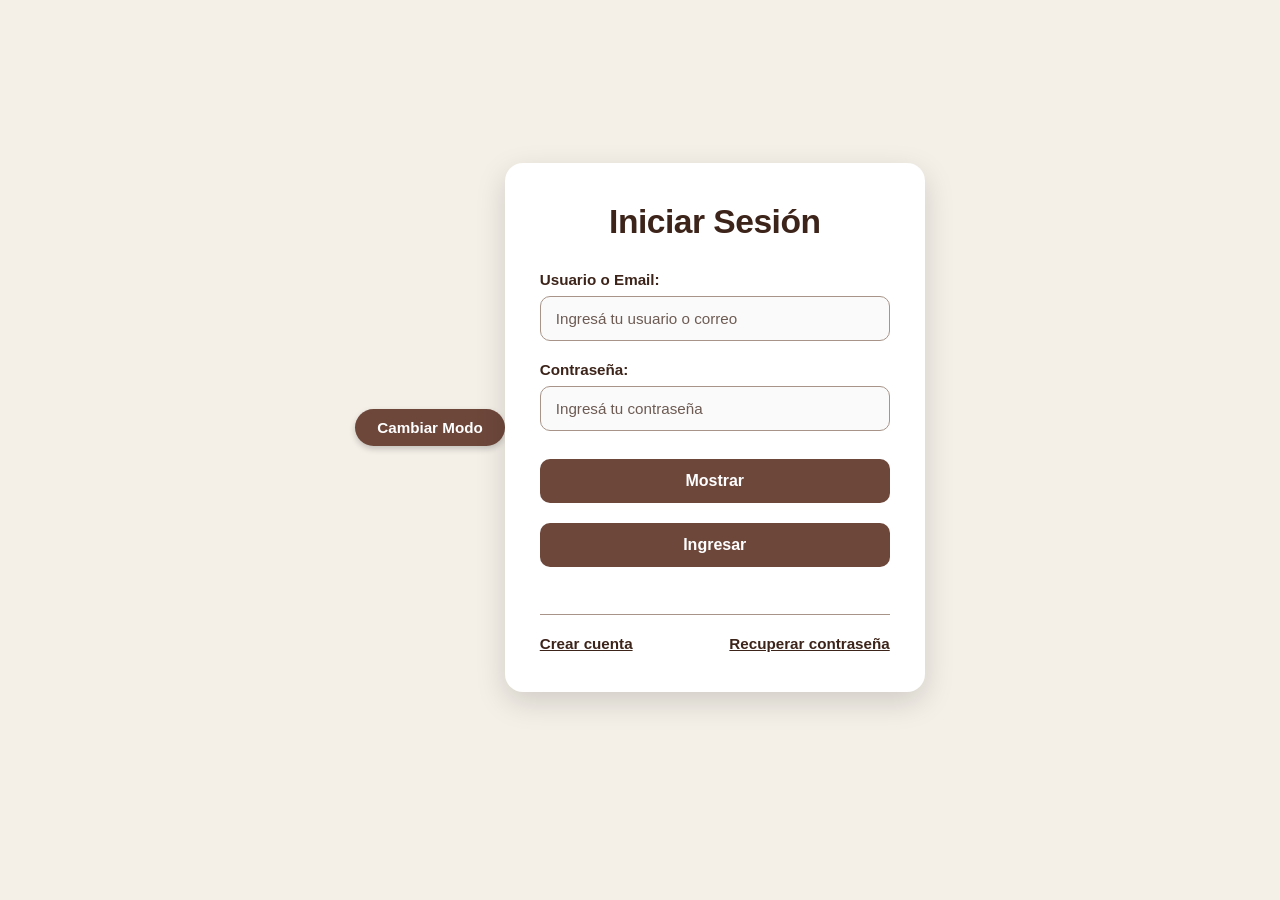
==== dashboard.html @ af0fc5c7 "Reorganize buttons and add logout button in card" ====
<!DOCTYPE html>
<html lang="es">
<head>
    <meta charset="UTF-8">
    <meta name="viewport" content="width=device-width, initial-scale=1.0">
    <title>SGG - Gestión de Gastos</title>
    <link rel="stylesheet" href="css/style.css">
</head>
<body>
    <!-- BOTÓN DE TEMA EN LA ESQUINA SUPERIOR DERECHA DE SIEMPRE -->
    <button type="button" class="btn-tema" id="btn-tema" onclick="cambiarTema()">Cambiar Modo</button>

    <!-- TARJETA CENTRADA EN EL MEDIO -->
    <main class="container">
        <h1>Gestión de Gastos</h1>
        <div class="user-welcome" id="userWelcome">Cargando usuario...</div>

        <section class="dashboard-summary">
            <h2>Total Gastado</h2>
            <div class="total-monto" id="totalGastado">$0.00</div>
        </section>

        <form id="form-gasto">
            <input type="hidden" id="gastoId">
            
            <div class="form-group">
                <label for="monto">Monto ($):</label>
                <input type="number" id="monto" name="monto" step="0.01" required placeholder="Ingresá el monto">
            </div>

            <div class="form-group">
                <label for="fecha">Fecha:</label>
                <input type="date" id="fecha" name="fecha" required>
            </div>

            <div class="form-group">
                <label for="categoria">Categoría:</label>
                <select id="categoria" name="categoria" required>
                    <option value="" disabled selected>Seleccioná una categoría</option>
                    <option value="Alimentación">Alimentación</option>
                    <option value="Transporte">Transporte</option>
                    <option value="Servicios">Servicios</option>
                    <option value="Ocio">Ocio</option>
                    <option value="Otros">Otros</option>
                </select>
            </div>

            <div class="form-group">
                <label for="descripcion">Descripción:</label>
                <input type="text" id="descripcion" name="descripcion" required placeholder="Ingresá una breve descripción">
            </div>

            <button type="submit" class="btn-principal" id="btn-guardar-gasto">Guardar Gasto</button>
            <button type="button" class="btn-cancelar" id="btn-cancelar-edicion" style="display: none;" onclick="cancelarEdicion()">Cancelar Edición</button>
        </form>

        <div id="mensaje" class="msg-box" aria-live="polite"></div>

        <hr class="divisoria">

        <h2>Historial de Gastos</h2>
        <div class="tabla-container">
            <table>
                <thead>
                    <tr>
                        <th>Fecha</th>
                        <th>Categoría</th>
                        <th>Descripción</th>
                        <th>Monto</th>
                        <th>Acciones</th>
                    </tr>
                </thead>
                <tbody id="tablaGastosBody">
                </tbody>
            </table>
        </div>

        <!-- BOTÓN DE CERRAR SESIÓN ADENTRO DE LA TARJETA AL FINAL -->
        <hr class="divisoria">
        <button type="button" class="btn-logout" onclick="cerrarSesion()">Cerrar Sesión</button>
    </main>

    <div class="modal-overlay" id="modalConfirmar">
        <div class="modal-card">
            <h3>¿Eliminar registro?</h3>
            <p style="font-size: 0.9rem;">El gasto cambiará a estado inactivo.</p>
            <div class="modal-acciones">
                <button class="btn-principal" style="background-color: var(--error-color);" onclick="confirmarEliminacion()">Eliminar</button>
                <button class="btn-cancelar" onclick="cerrarModal()">Cancelar</button>
            </div>
        </div>
    </div>

    <script src="js/gastos.js"></script>
</body>
</html>
---- css/style.css ----
/* ==========================================================
   PALETA CAFÉ / MARRÓN EXACTA (RF-02) - SISTEMA COMPLETO
   ========================================================== */
:root {
    --bg-color: #f4f0e8;
    --card-bg: #ffffff;
    --text-color: #3d241a;
    --placeholder-color: #6d5b53;
    --btn-color: #6e473b;
    --btn-hover: #58372d;
    --border-color: #a89489;
    --input-bg: #fafafa;
    --error-color: #b71c1c;
    --success-color: #1b5e20;
}

/* MODO NOCHE (Colores optimizados para accesibilidad y alto contraste) */
body.modo-noche {
    --bg-color: #120e0c;
    --card-bg: #221b18;
    --text-color: #ffffff;
    --placeholder-color: #d1c4bc;
    --btn-color: #9c6c5d;
    --btn-hover: #835648;
    --border-color: #7a655c;
    --input-bg: #181311;
    --error-color: #ff6b6b;
    --success-color: #81c784;
}

body {
    background-color: var(--bg-color);
    color: var(--text-color);
    font-family: -apple-system, BlinkMacSystemFont, "Segoe UI", Roboto, Arial, sans-serif;
    margin: 0;
    padding: 20px;
    display: flex;
    justify-content: center;
    align-items: center;
    min-height: 95vh;
    box-sizing: border-box;
}

/* BARRA SUPERIOR Y BOTÓN MODO */
.top-bar {
    position: fixed;
    top: 20px;
    right: 25px;
    display: flex;
    gap: 10px;
    z-index: 1000;
}

.btn-tema, #btn-tema, #btnTheme, .btn-logout {
    background-color: var(--btn-color);
    color: #ffffff;
    border: none;
    padding: 10px 22px;
    border-radius: 25px;
    cursor: pointer;
    font-weight: bold;
    font-size: 0.95rem;
    box-shadow: 0 3px 6px rgba(0,0,0,0.2);
    transition: background-color 0.2s ease;
}

.btn-tema:hover, .btn-logout:hover {
    background-color: var(--btn-hover);
}

/* CONTENEDOR TARJETA */
.card-container, main, .container {
    background: var(--card-bg);
    width: 100%;
    max-width: 420px;
    padding: 40px 35px;
    border-radius: 18px;
    box-shadow: 0 10px 30px rgba(0, 0, 0, 0.15);
    box-sizing: border-box;
    display: flex;
    flex-direction: column;
}

h1, h2 {
    text-align: center;
    margin-top: 0;
    margin-bottom: 30px;
    color: var(--text-color);
    font-size: 2.1rem;
    font-weight: 800;
    letter-spacing: -0.5px;
}

form {
    display: flex;
    flex-direction: column;
    width: 100%;
}

.form-group {
    margin-bottom: 20px;
    display: flex;
    flex-direction: column;
}

label {
    font-weight: 800;
    margin-bottom: 8px;
    color: var(--text-color);
    font-size: 0.95rem;
}

input[type="text"],
input[type="password"],
input[type="email"],
input[type="date"],
input[type="number"],
select {
    padding: 13px 15px;
    border: 1px solid var(--border-color);
    border-radius: 10px;
    background-color: var(--input-bg);
    color: var(--text-color);
    box-sizing: border-box;
    width: 100%;
    font-size: 0.95rem;
    outline: none;
    transition: border-color 0.2s ease;
}

::placeholder {
    color: var(--placeholder-color);
    opacity: 1;
}

input:focus, select:focus {
    border-color: var(--btn-color);
}

.btn-principal,
.btn-mostrar,
#btn-login,
#btn-registro,
#btn-recuperar,
#btn-guardar-gasto {
    background-color: var(--btn-color);
    color: #ffffff;
    border: none;
    padding: 13px;
    border-radius: 10px;
    font-weight: 700;
    font-size: 1rem;
    cursor: pointer;
    width: 100%;
    margin-top: 8px;
    margin-bottom: 12px;
    transition: background-color 0.2s ease;
}

.btn-principal:hover,
.btn-mostrar:hover {
    background-color: var(--btn-hover);
}

.btn-cancelar {
    background-color: var(--placeholder-color);
    color: #ffffff;
    border: none;
    padding: 10px;
    border-radius: 10px;
    font-weight: 700;
    font-size: 0.95rem;
    cursor: pointer;
    width: 100%;
    margin-bottom: 12px;
}

.password-rules {
    list-style: none;
    padding: 0;
    margin: 5px 0 15px 0;
    font-size: 0.9rem;
}

.password-rules li {
    color: var(--error-color);
    margin-bottom: 5px;
    font-weight: 700;
}

.password-rules li.valid {
    color: var(--success-color);
}

.msg-box, #mensaje, #regMensaje, #recMensaje {
    font-size: 0.95rem;
    font-weight: 700;
    text-align: center;
    margin-top: 10px;
    margin-bottom: 5px;
}

.msg-box.error { color: var(--error-color); }
.msg-box.success { color: var(--success-color); }

.divisoria {
    border: none;
    border-top: 1px solid var(--border-color);
    margin: 20px 0;
}

.card-footer, .links-container {
    display: flex;
    justify-content: space-between;
    align-items: center;
}

.card-footer a, .links-container a {
    color: var(--text-color);
    text-decoration: underline;
    font-weight: 800;
    font-size: 0.95rem;
}

/* ESTILOS ESPECÍFICOS DEL DASHBOARD (DENTRO DE LA MISMA GUÍA) */
.user-welcome {
    text-align: center;
    font-weight: 700;
    margin-bottom: 20px;
    font-size: 0.9rem;
}

.dashboard-summary {
    background-color: var(--input-bg);
    border: 1px solid var(--border-color);
    border-radius: 12px;
    padding: 15px;
    text-align: center;
    margin-bottom: 20px;
}

.dashboard-summary h2 {
    margin: 0 0 5px 0;
    font-size: 1.1rem;
}

.total-monto {
    font-size: 1.8rem;
    font-weight: 800;
    color: var(--btn-color);
    margin: 0;
}

.tabla-container {
    width: 100%;
    overflow-x: auto;
}

table {
    width: 100%;
    border-collapse: collapse;
    margin-top: 10px;
}

th, td {
    padding: 10px 8px;
    text-align: left;
    border-bottom: 1px solid var(--border-color);
    font-size: 0.85rem;
}

th {
    font-weight: 800;
    background-color: var(--input-bg);
}

.btn-tabla {
    padding: 5px 10px;
    border: none;
    border-radius: 6px;
    cursor: pointer;
    font-weight: 700;
    font-size: 0.8rem;
    margin-right: 2px;
}

.btn-editar { background-color: var(--btn-color); color: #ffffff; }
.btn-eliminar { background-color: var(--error-color); color: #ffffff; }

/* MODAL DE CONFIRMACIÓN */
.modal-overlay {
    display: none;
    position: fixed;
    top: 0; left: 0; width: 100%; height: 100%;
    background: rgba(0,0,0,0.5);
    justify-content: center;
    align-items: center;
    z-index: 2000;
}

.modal-card {
    background: var(--card-bg);
    padding: 25px;
    border-radius: 15px;
    max-width: 320px;
    width: 90%;
    text-align: center;
    border: 1px solid var(--border-color);
}

.modal-card h3 {
    margin-top: 0;
    color: var(--text-color);
    font-size: 1.3rem;
}

.modal-acciones {
    display: flex;
    gap: 10px;
    margin-top: 15px;
}
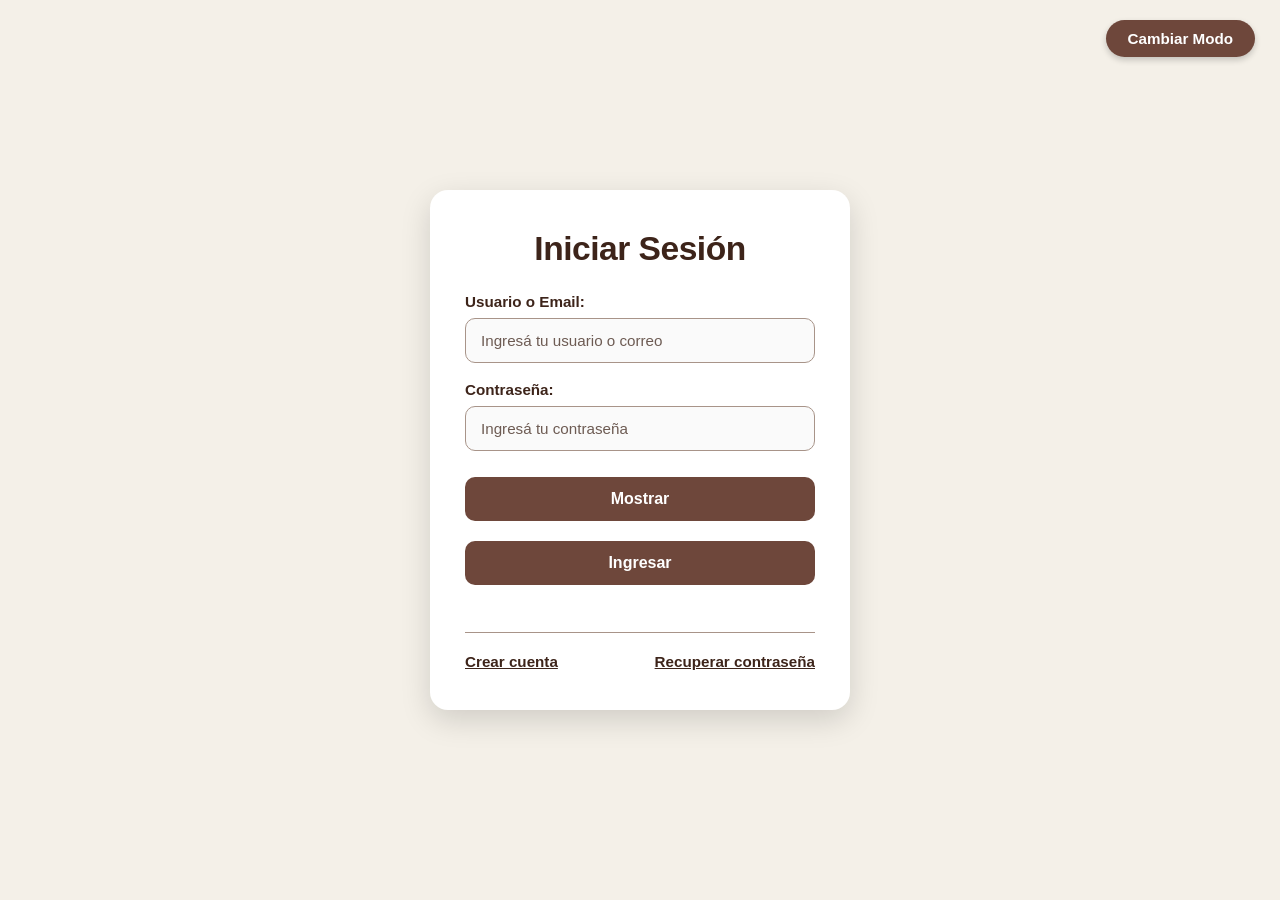
==== commit 93a7b29c: "Remove commented sections in dashboard.html" ====
--- a/dashboard.html
+++ b/dashboard.html
@@ -7,10 +7,8 @@
     <link rel="stylesheet" href="css/style.css">
 </head>
 <body>
-    <!-- BOTÓN DE TEMA EN LA ESQUINA SUPERIOR DERECHA DE SIEMPRE -->
     <button type="button" class="btn-tema" id="btn-tema" onclick="cambiarTema()">Cambiar Modo</button>
 
-    <!-- TARJETA CENTRADA EN EL MEDIO -->
     <main class="container">
         <h1>Gestión de Gastos</h1>
         <div class="user-welcome" id="userWelcome">Cargando usuario...</div>
@@ -75,7 +73,6 @@
             </table>
         </div>
 
-        <!-- BOTÓN DE CERRAR SESIÓN ADENTRO DE LA TARJETA AL FINAL -->
         <hr class="divisoria">
         <button type="button" class="btn-logout" onclick="cerrarSesion()">Cerrar Sesión</button>
     </main>
@@ -85,8 +82,8 @@
             <h3>¿Eliminar registro?</h3>
             <p style="font-size: 0.9rem;">El gasto cambiará a estado inactivo.</p>
             <div class="modal-acciones">
-                <button class="btn-principal" style="background-color: var(--error-color);" onclick="confirmarEliminacion()">Eliminar</button>
-                <button class="btn-cancelar" onclick="cerrarModal()">Cancelar</button>
+                <button type="button" class="btn-principal" style="background-color: var(--error-color);" onclick="confirmarEliminacion()">Eliminar</button>
+                <button type="button" class="btn-cancelar" onclick="cerrarModal()">Cancelar</button>
             </div>
         </div>
     </div>
--- a/css/style.css
+++ b/css/style.css
@@ -1,5 +1,5 @@
 /* ==========================================================
-   PALETA CAFÉ / MARRÓN EXACTA (RF-02) - SISTEMA COMPLETO
+   PALETA CAFÉ / MARRÓN EXACTA (SGG)
    ========================================================== */
 :root {
     --bg-color: #f4f0e8;
@@ -14,7 +14,7 @@
     --success-color: #1b5e20;
 }
 
-/* MODO NOCHE (Colores optimizados para accesibilidad y alto contraste) */
+/* MODO NOCHE */
 body.modo-noche {
     --bg-color: #120e0c;
     --card-bg: #221b18;
@@ -28,47 +28,54 @@
     --success-color: #81c784;
 }
 
+html, body {
+    height: 100%;
+    margin: 0;
+    padding: 0;
+}
+
 body {
     background-color: var(--bg-color);
     color: var(--text-color);
     font-family: -apple-system, BlinkMacSystemFont, "Segoe UI", Roboto, Arial, sans-serif;
-    margin: 0;
-    padding: 20px;
     display: flex;
     justify-content: center;
     align-items: center;
-    min-height: 95vh;
+    min-height: 100vh;
     box-sizing: border-box;
-}
-
-/* BARRA SUPERIOR Y BOTÓN MODO */
-.top-bar {
-    position: fixed;
-    top: 20px;
-    right: 25px;
-    display: flex;
-    gap: 10px;
-    z-index: 1000;
-}
-
-.btn-tema, #btn-tema, #btnTheme, .btn-logout {
-    background-color: var(--btn-color);
-    color: #ffffff;
-    border: none;
-    padding: 10px 22px;
-    border-radius: 25px;
+    padding: 20px;
+}
+
+/* ==========================================================
+   POSICIÓN DEL BOTÓN CAMBIAR MODO (ARRIBA A LA DERECHA)
+   ========================================================== */
+.btn-tema, #btn-tema, #btnTheme {
+    position: fixed !important;
+    top: 20px !important;
+    right: 25px !important;
+    left: auto !important;
+    bottom: auto !important;
+    transform: none !important;
+    background-color: var(--btn-color) !important;
+    color: #ffffff !important;
+    border: none !important;
+    padding: 10px 22px !important;
+    border-radius: 25px !important;
     cursor: pointer;
     font-weight: bold;
     font-size: 0.95rem;
     box-shadow: 0 3px 6px rgba(0,0,0,0.2);
+    z-index: 9999 !important;
     transition: background-color 0.2s ease;
 }
 
-.btn-tema:hover, .btn-logout:hover {
-    background-color: var(--btn-hover);
-}
-
-/* CONTENEDOR TARJETA */
+.btn-tema:hover {
+    background-color: var(--btn-hover) !important;
+}
+
+/* ==========================================================
+   ESTILOS DE CONTENEDOR Y FORMULARIOS
+   ========================================================== */
 .card-container, main, .container {
     background: var(--card-bg);
     width: 100%;
@@ -79,12 +86,13 @@
     box-sizing: border-box;
     display: flex;
     flex-direction: column;
+    margin: auto;
 }
 
 h1, h2 {
     text-align: center;
     margin-top: 0;
-    margin-bottom: 30px;
+    margin-bottom: 25px;
     color: var(--text-color);
     font-size: 2.1rem;
     font-weight: 800;
@@ -98,7 +106,7 @@
 }
 
 .form-group {
-    margin-bottom: 20px;
+    margin-bottom: 18px;
     display: flex;
     flex-direction: column;
 }
@@ -139,6 +147,7 @@
 
 .btn-principal,
 .btn-mostrar,
+.btn-logout,
 #btn-login,
 #btn-registro,
 #btn-recuperar,
@@ -158,7 +167,8 @@
 }
 
 .btn-principal:hover,
-.btn-mostrar:hover {
+.btn-mostrar:hover,
+.btn-logout:hover {
     background-color: var(--btn-hover);
 }
 
@@ -222,11 +232,10 @@
     font-size: 0.95rem;
 }
 
-/* ESTILOS ESPECÍFICOS DEL DASHBOARD (DENTRO DE LA MISMA GUÍA) */
 .user-welcome {
     text-align: center;
     font-weight: 700;
-    margin-bottom: 20px;
+    margin-bottom: 15px;
     font-size: 0.9rem;
 }
 
@@ -251,6 +260,9 @@
     margin: 0;
 }
 
+/* ==========================================================
+   TABLA DE HISTORIAL DE GASTOS Y SEPARACIÓN DE BOTONES
+   ========================================================== */
 .tabla-container {
     width: 100%;
     overflow-x: auto;
@@ -274,20 +286,35 @@
     background-color: var(--input-bg);
 }
 
+/* Espaciado y alineación de los botones Editar / Eliminar */
+td:last-child {
+    display: flex;
+    gap: 8px;
+    align-items: center;
+}
+
 .btn-tabla {
-    padding: 5px 10px;
+    padding: 6px 12px;
     border: none;
     border-radius: 6px;
     cursor: pointer;
     font-weight: 700;
     font-size: 0.8rem;
-    margin-right: 2px;
-}
-
-.btn-editar { background-color: var(--btn-color); color: #ffffff; }
-.btn-eliminar { background-color: var(--error-color); color: #ffffff; }
-
-/* MODAL DE CONFIRMACIÓN */
+    margin: 0;
+    display: inline-block;
+    white-space: nowrap;
+}
+
+.btn-editar { 
+    background-color: var(--btn-color); 
+    color: #ffffff; 
+}
+
+.btn-eliminar { 
+    background-color: var(--error-color); 
+    color: #ffffff; 
+}
+
 .modal-overlay {
     display: none;
     position: fixed;
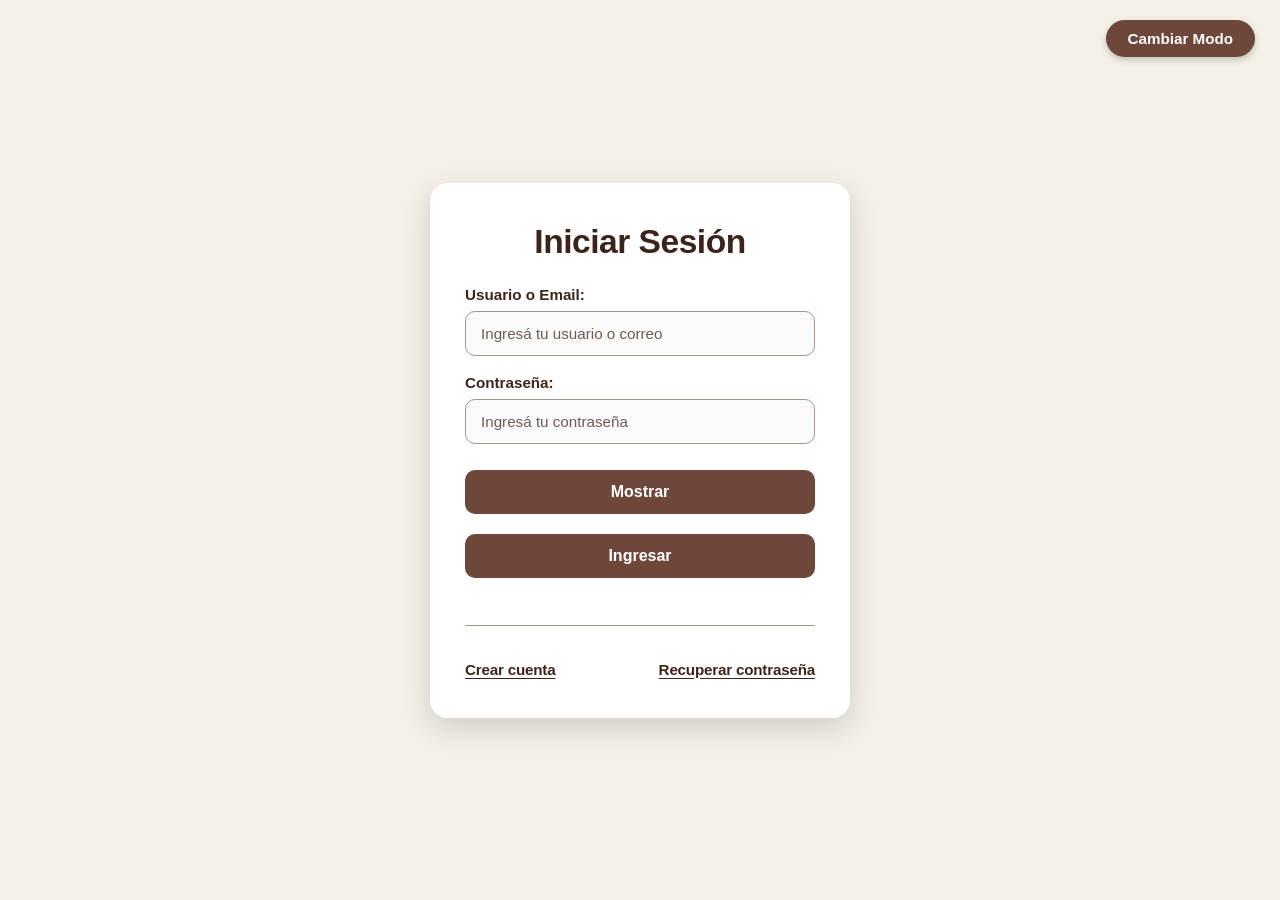
==== commit 9be73515: "Add confirmation modal for record deletion Added a confirmation modal for deletion of records." ====
--- a/dashboard.html
+++ b/dashboard.html
@@ -7,8 +7,10 @@
     <link rel="stylesheet" href="css/style.css">
 </head>
 <body>
+    <!-- BOTÓN FIJO EN LA ESQUINA SUPERIOR DERECHA -->
     <button type="button" class="btn-tema" id="btn-tema" onclick="cambiarTema()">Cambiar Modo</button>
 
+    <!-- TARJETA CENTRADA PRINCIPAL -->
     <main class="container">
         <h1>Gestión de Gastos</h1>
         <div class="user-welcome" id="userWelcome">Cargando usuario...</div>
@@ -77,6 +79,7 @@
         <button type="button" class="btn-logout" onclick="cerrarSesion()">Cerrar Sesión</button>
     </main>
 
+    <!-- MODAL DE CONFIRMACIÓN DE ELIMINACIÓN -->
     <div class="modal-overlay" id="modalConfirmar">
         <div class="modal-card">
             <h3>¿Eliminar registro?</h3>
--- a/css/style.css
+++ b/css/style.css
@@ -1,5 +1,5 @@
 /* ==========================================================
-   PALETA CAFÉ / MARRÓN EXACTA (SGG)
+   PALETA CAFÉ / MARRÓN EXACTA Y ESTÁNDAR SGG
    ========================================================== */
 :root {
     --bg-color: #f4f0e8;
@@ -47,7 +47,7 @@
 }
 
 /* ==========================================================
-   POSICIÓN DEL BOTÓN CAMBIAR MODO (ARRIBA A LA DERECHA)
+   BOTÓN "CAMBIAR MODO" - FIJO EXACTO ARRIBA A LA DERECHA
    ========================================================== */
 .btn-tema, #btn-tema, #btnTheme {
     position: fixed !important;
@@ -74,7 +74,7 @@
 }
 
 /* ==========================================================
-   ESTILOS DE CONTENEDOR Y FORMULARIOS
+   TARJETA CENTRADA Y ESTRUCTURA DE CONTENEDOR
    ========================================================== */
 .card-container, main, .container {
     background: var(--card-bg);
@@ -176,30 +176,19 @@
     background-color: var(--placeholder-color);
     color: #ffffff;
     border: none;
-    padding: 10px;
+    padding: 13px;
     border-radius: 10px;
     font-weight: 700;
-    font-size: 0.95rem;
+    font-size: 1rem;
     cursor: pointer;
     width: 100%;
+    margin-top: 8px;
     margin-bottom: 12px;
-}
-
-.password-rules {
-    list-style: none;
-    padding: 0;
-    margin: 5px 0 15px 0;
-    font-size: 0.9rem;
-}
-
-.password-rules li {
-    color: var(--error-color);
-    margin-bottom: 5px;
-    font-weight: 700;
-}
-
-.password-rules li.valid {
-    color: var(--success-color);
+    transition: background-color 0.2s ease;
+}
+
+.btn-cancelar:hover {
+    background-color: var(--btn-hover);
 }
 
 .msg-box, #mensaje, #regMensaje, #recMensaje {
@@ -219,17 +208,41 @@
     margin: 20px 0;
 }
 
+/* ==========================================================
+   ESTILO ESTRUCTURAL DEFINITIVO DE ENLACES (ESTILO CAFÉ)
+   PROHIBIDO AZUL/PÚRPURA / MARRÓN CON EXTRA NEGRITA
+   ========================================================== */
 .card-footer, .links-container {
-    display: flex;
-    justify-content: space-between;
-    align-items: center;
-}
-
-.card-footer a, .links-container a {
-    color: var(--text-color);
-    text-decoration: underline;
-    font-weight: 800;
-    font-size: 0.95rem;
+    display: flex !important;
+    justify-content: space-between !important;
+    align-items: center !important;
+    width: 100% !important;
+    margin-top: 15px !important;
+}
+
+a, 
+a:link, 
+a:visited, 
+a:hover, 
+a:active, 
+a:focus,
+.card-footer a, 
+.links-container a {
+    color: #3d241a !important; /* Marrón café exacto de tu muestra */
+    text-decoration: underline !important;
+    text-underline-offset: 3px !important;
+    font-weight: 900 !important; /* Extra negrita como la captura */
+    font-size: 0.95rem !important;
+    letter-spacing: -0.2px;
+}
+
+body.modo-noche a,
+body.modo-noche a:link,
+body.modo-noche a:visited,
+body.modo-noche a:hover,
+body.modo-noche a:active,
+body.modo-noche a:focus {
+    color: #ffffff !important;
 }
 
 .user-welcome {
@@ -261,7 +274,7 @@
 }
 
 /* ==========================================================
-   TABLA DE HISTORIAL DE GASTOS Y SEPARACIÓN DE BOTONES
+   TABLA DE HISTORIAL - ALINEACIÓN HORIZONTAL Y ESPACIADO GAP
    ========================================================== */
 .tabla-container {
     width: 100%;
@@ -279,6 +292,7 @@
     text-align: left;
     border-bottom: 1px solid var(--border-color);
     font-size: 0.85rem;
+    vertical-align: middle;
 }
 
 th {
@@ -286,11 +300,11 @@
     background-color: var(--input-bg);
 }
 
-/* Espaciado y alineación de los botones Editar / Eliminar */
-td:last-child {
-    display: flex;
-    gap: 8px;
-    align-items: center;
+.acciones-cell {
+    display: flex !important;
+    flex-direction: row !important;
+    gap: 8px !important;
+    align-items: center !important;
 }
 
 .btn-tabla {
@@ -300,8 +314,7 @@
     cursor: pointer;
     font-weight: 700;
     font-size: 0.8rem;
-    margin: 0;
-    display: inline-block;
+    margin: 0 !important;
     white-space: nowrap;
 }
 
@@ -315,6 +328,9 @@
     color: #ffffff; 
 }
 
+/* ==========================================================
+   MODAL DE CONFIRMACIÓN - BOTONES MISMO TAMAÑO (50% / 50%)
+   ========================================================== */
 .modal-overlay {
     display: none;
     position: fixed;
@@ -335,14 +351,18 @@
     border: 1px solid var(--border-color);
 }
 
-.modal-card h3 {
-    margin-top: 0;
-    color: var(--text-color);
-    font-size: 1.3rem;
-}
-
 .modal-acciones {
-    display: flex;
-    gap: 10px;
-    margin-top: 15px;
-}
+    display: flex !important;
+    flex-direction: row !important;
+    gap: 12px !important;
+    margin-top: 20px !important;
+    width: 100% !important;
+}
+
+.modal-acciones button {
+    flex: 1 1 50% !important;
+    width: 50% !important;
+    margin: 0 !important;
+    padding: 12px 0 !important;
+    box-sizing: border-box !important;
+}
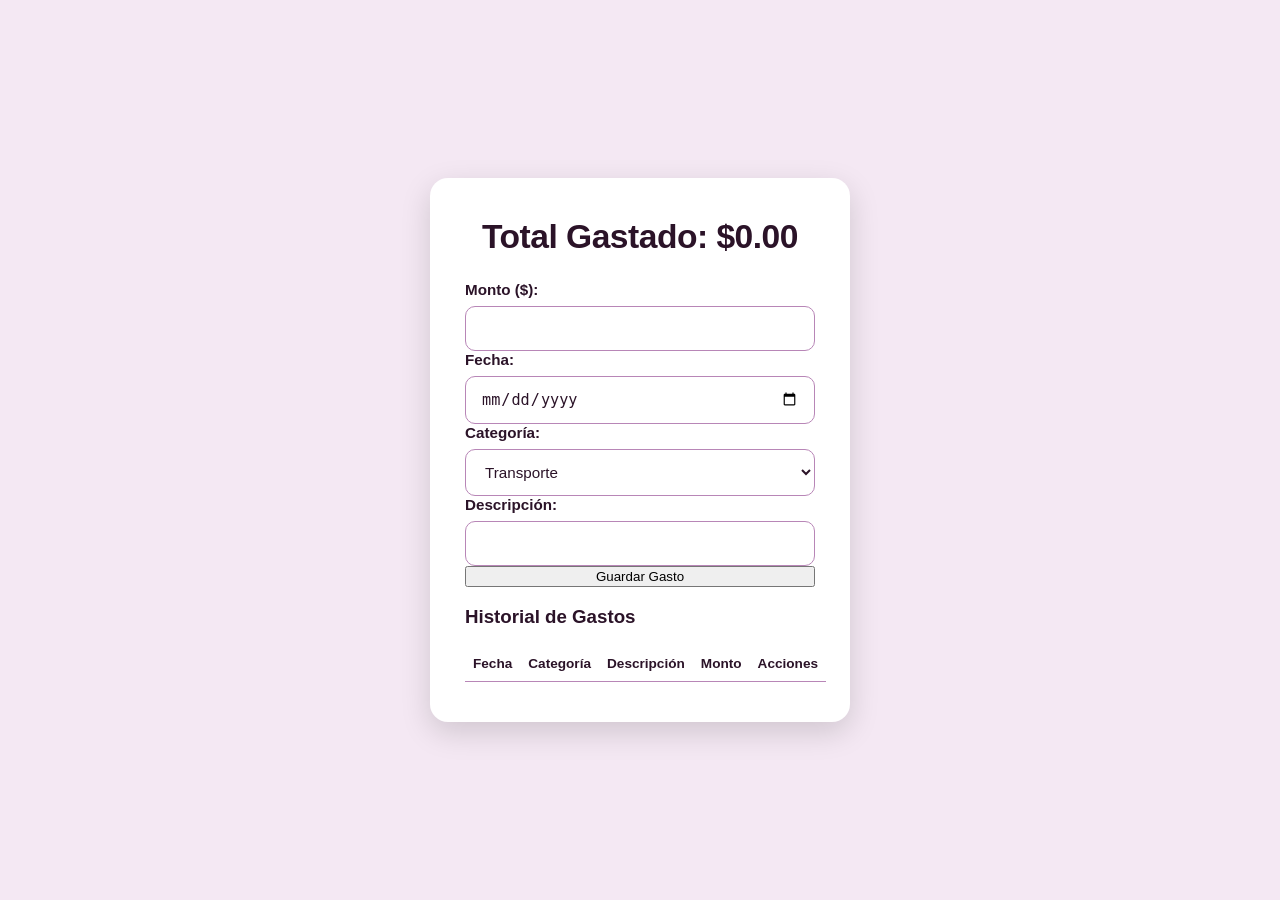
==== commit 546353ce: "Update title and form structure in dashboard.html" ====
--- a/dashboard.html
+++ b/dashboard.html
@@ -3,63 +3,42 @@
 <head>
     <meta charset="UTF-8">
     <meta name="viewport" content="width=device-width, initial-scale=1.0">
-    <title>SGG - Gestión de Gastos</title>
+    <title>Dashboard - Gestión de Gastos</title>
     <link rel="stylesheet" href="css/style.css">
 </head>
 <body>
-    <!-- BOTÓN FIJO EN LA ESQUINA SUPERIOR DERECHA -->
-    <button type="button" class="btn-tema" id="btn-tema" onclick="cambiarTema()">Cambiar Modo</button>
 
-    <!-- TARJETA CENTRADA PRINCIPAL -->
     <main class="container">
-        <h1>Gestión de Gastos</h1>
-        <div class="user-welcome" id="userWelcome">Cargando usuario...</div>
+        <h2>Total Gastado: <span id="totalGastado">$0.00</span></h2>
 
-        <section class="dashboard-summary">
-            <h2>Total Gastado</h2>
-            <div class="total-monto" id="totalGastado">$0.00</div>
-        </section>
+        <!-- Formulario para agregar / editar gastos -->
+        <form id="formGasto">
+            <input type="hidden" id="gastoId">
 
-        <form id="form-gasto">
-            <input type="hidden" id="gastoId">
-            
-            <div class="form-group">
-                <label for="monto">Monto ($):</label>
-                <input type="number" id="monto" name="monto" step="0.01" required placeholder="Ingresá el monto">
-            </div>
+            <label for="monto">Monto ($):</label>
+            <input type="number" id="monto" min="0.01" step="0.01" required>
 
-            <div class="form-group">
-                <label for="fecha">Fecha:</label>
-                <input type="date" id="fecha" name="fecha" required>
-            </div>
+            <label for="fecha">Fecha:</label>
+            <!-- El atributo max se asignará automáticamente con JavaScript -->
+            <input type="date" id="fecha" required>
 
-            <div class="form-group">
-                <label for="categoria">Categoría:</label>
-                <select id="categoria" name="categoria" required>
-                    <option value="" disabled selected>Seleccioná una categoría</option>
-                    <option value="Alimentación">Alimentación</option>
-                    <option value="Transporte">Transporte</option>
-                    <option value="Servicios">Servicios</option>
-                    <option value="Ocio">Ocio</option>
-                    <option value="Otros">Otros</option>
-                </select>
-            </div>
+            <label for="categoria">Categoría:</label>
+            <select id="categoria" required>
+                <option value="Transporte">Transporte</option>
+                <option value="Comida">Comida</option>
+                <option value="Servicios">Servicios</option>
+                <option value="Otros">Otros</option>
+            </select>
 
-            <div class="form-group">
-                <label for="descripcion">Descripción:</label>
-                <input type="text" id="descripcion" name="descripcion" required placeholder="Ingresá una breve descripción">
-            </div>
+            <label for="descripcion">Descripción:</label>
+            <input type="text" id="descripcion" required>
 
-            <button type="submit" class="btn-principal" id="btn-guardar-gasto">Guardar Gasto</button>
-            <button type="button" class="btn-cancelar" id="btn-cancelar-edicion" style="display: none;" onclick="cancelarEdicion()">Cancelar Edición</button>
+            <button type="submit" id="btnGuardar">Guardar Gasto</button>
+            <button type="button" id="btnCancelar" style="display:none;">Cancelar Edición</button>
         </form>
 
-        <div id="mensaje" class="msg-box" aria-live="polite"></div>
-
-        <hr class="divisoria">
-
-        <h2>Historial de Gastos</h2>
-        <div class="tabla-container">
+        <section>
+            <h3>Historial de Gastos</h3>
             <table>
                 <thead>
                     <tr>
@@ -70,27 +49,14 @@
                         <th>Acciones</th>
                     </tr>
                 </thead>
-                <tbody id="tablaGastosBody">
+                <tbody id="tablaGastos">
+                    <!-- Los gastos se cargan dinámicamente -->
                 </tbody>
             </table>
-        </div>
-
-        <hr class="divisoria">
-        <button type="button" class="btn-logout" onclick="cerrarSesion()">Cerrar Sesión</button>
+        </section>
     </main>
 
-    <!-- MODAL DE CONFIRMACIÓN DE ELIMINACIÓN -->
-    <div class="modal-overlay" id="modalConfirmar">
-        <div class="modal-card">
-            <h3>¿Eliminar registro?</h3>
-            <p style="font-size: 0.9rem;">El gasto cambiará a estado inactivo.</p>
-            <div class="modal-acciones">
-                <button type="button" class="btn-principal" style="background-color: var(--error-color);" onclick="confirmarEliminacion()">Eliminar</button>
-                <button type="button" class="btn-cancelar" onclick="cerrarModal()">Cancelar</button>
-            </div>
-        </div>
-    </div>
-
+    <!-- Vinculamos tu archivo gastos.js -->
     <script src="js/gastos.js"></script>
 </body>
 </html>
--- a/css/style.css
+++ b/css/style.css
@@ -1,30 +1,30 @@
 /* ==========================================================
-   PALETA CAFÉ / MARRÓN EXACTA Y ESTÁNDAR SGG
+   PALETA VIOLETA / LAVANDA CON ALTO CONTRASTE (ACCESIBILIDAD 94+)
    ========================================================== */
 :root {
-    --bg-color: #f4f0e8;
-    --card-bg: #ffffff;
-    --text-color: #3d241a;
-    --placeholder-color: #6d5b53;
-    --btn-color: #6e473b;
-    --btn-hover: #58372d;
-    --border-color: #a89489;
-    --input-bg: #fafafa;
-    --error-color: #b71c1c;
-    --success-color: #1b5e20;
-}
-
-/* MODO NOCHE */
+    --bg-color: #f4e8f3;          /* Fondo suave lavanda */
+    --card-bg: #ffffff;          /* Tarjeta blanca limpia */
+    --text-color: #2b1328;        /* Violeta oscuro con alto contraste */
+    --placeholder-color: #4a2148; /* Placeholder violeta oscuro legible WCAG */
+    --btn-color: #743e73;         /* Botón Violeta con alto contraste */
+    --btn-hover: #5d2f5c;         /* Hover botones */
+    --border-color: #b886b7;      /* Bordes lila */
+    --input-bg: #ffffff;         /* Fondo casillas blanco */
+    --error-color: #5c285a;      /* Violeta oscuro para reglas (reemplaza al rojo claro) */
+    --success-color: #125416;    /* Verde oscuro de alto contraste */
+}
+
+/* MODO NOCHE VIOLETA OSCURO */
 body.modo-noche {
-    --bg-color: #120e0c;
-    --card-bg: #221b18;
+    --bg-color: #1e131c;
+    --card-bg: #2d1d2b;
     --text-color: #ffffff;
-    --placeholder-color: #d1c4bc;
-    --btn-color: #9c6c5d;
-    --btn-hover: #835648;
-    --border-color: #7a655c;
-    --input-bg: #181311;
-    --error-color: #ff6b6b;
+    --placeholder-color: #e5c2e4;
+    --btn-color: #b981b8;
+    --btn-hover: #a473a3;
+    --border-color: #5e3b5c;
+    --input-bg: #231722;
+    --error-color: #fcaefa;
     --success-color: #81c784;
 }
 
@@ -35,7 +35,7 @@
 }
 
 body {
-    background-color: var(--bg-color);
+    background-color: var(--bg-color) !important;
     color: var(--text-color);
     font-family: -apple-system, BlinkMacSystemFont, "Segoe UI", Roboto, Arial, sans-serif;
     display: flex;
@@ -46,9 +46,7 @@
     padding: 20px;
 }
 
-/* ==========================================================
-   BOTÓN "CAMBIAR MODO" - FIJO EXACTO ARRIBA A LA DERECHA
-   ========================================================== */
+/* BOTÓN "CAMBIAR MODO" FIJO EN LA ESQUINA */
 .btn-tema, #btn-tema, #btnTheme {
     position: fixed !important;
     top: 20px !important;
@@ -73,9 +71,7 @@
     background-color: var(--btn-hover) !important;
 }
 
-/* ==========================================================
-   TARJETA CENTRADA Y ESTRUCTURA DE CONTENEDOR
-   ========================================================== */
+/* CONTENEDOR PRINCIPAL Y TARJETAS */
 .card-container, main, .container {
     background: var(--card-bg);
     width: 100%;
@@ -137,8 +133,8 @@
 }
 
 ::placeholder {
-    color: var(--placeholder-color);
-    opacity: 1;
+    color: var(--placeholder-color) !important;
+    opacity: 1 !important;
 }
 
 input:focus, select:focus {
@@ -151,6 +147,7 @@
 #btn-login,
 #btn-registro,
 #btn-recuperar,
+#btn-actualizar,
 #btn-guardar-gasto {
     background-color: var(--btn-color);
     color: #ffffff;
@@ -208,10 +205,6 @@
     margin: 20px 0;
 }
 
-/* ==========================================================
-   ESTILO ESTRUCTURAL DEFINITIVO DE ENLACES (ESTILO CAFÉ)
-   PROHIBIDO AZUL/PÚRPURA / MARRÓN CON EXTRA NEGRITA
-   ========================================================== */
 .card-footer, .links-container {
     display: flex !important;
     justify-content: space-between !important;
@@ -228,10 +221,10 @@
 a:focus,
 .card-footer a, 
 .links-container a {
-    color: #3d241a !important; /* Marrón café exacto de tu muestra */
+    color: var(--text-color) !important;
     text-decoration: underline !important;
     text-underline-offset: 3px !important;
-    font-weight: 900 !important; /* Extra negrita como la captura */
+    font-weight: 900 !important;
     font-size: 0.95rem !important;
     letter-spacing: -0.2px;
 }
@@ -245,6 +238,24 @@
     color: #ffffff !important;
 }
 
+/* REGLAS DE CONTRASEÑA CON VIOLETA OSCURO LEGIBLE */
+.reglas-password, .password-rules, #lista-reglas {
+    list-style: none;
+    padding: 0;
+    margin: 10px 0 15px 0;
+    font-size: 0.88rem;
+    font-weight: 700;
+}
+
+.reglas-password li, .password-rules li, #lista-reglas li {
+    margin-bottom: 5px;
+    color: var(--error-color) !important;
+}
+
+.reglas-password li.valido, .password-rules li.valido, #lista-reglas li.valido {
+    color: var(--success-color) !important;
+}
+
 .user-welcome {
     text-align: center;
     font-weight: 700;
@@ -273,9 +284,6 @@
     margin: 0;
 }
 
-/* ==========================================================
-   TABLA DE HISTORIAL - ALINEACIÓN HORIZONTAL Y ESPACIADO GAP
-   ========================================================== */
 .tabla-container {
     width: 100%;
     overflow-x: auto;
@@ -324,13 +332,10 @@
 }
 
 .btn-eliminar { 
-    background-color: var(--error-color); 
+    background-color: #8b0000; 
     color: #ffffff; 
 }
 
-/* ==========================================================
-   MODAL DE CONFIRMACIÓN - BOTONES MISMO TAMAÑO (50% / 50%)
-   ========================================================== */
 .modal-overlay {
     display: none;
     position: fixed;
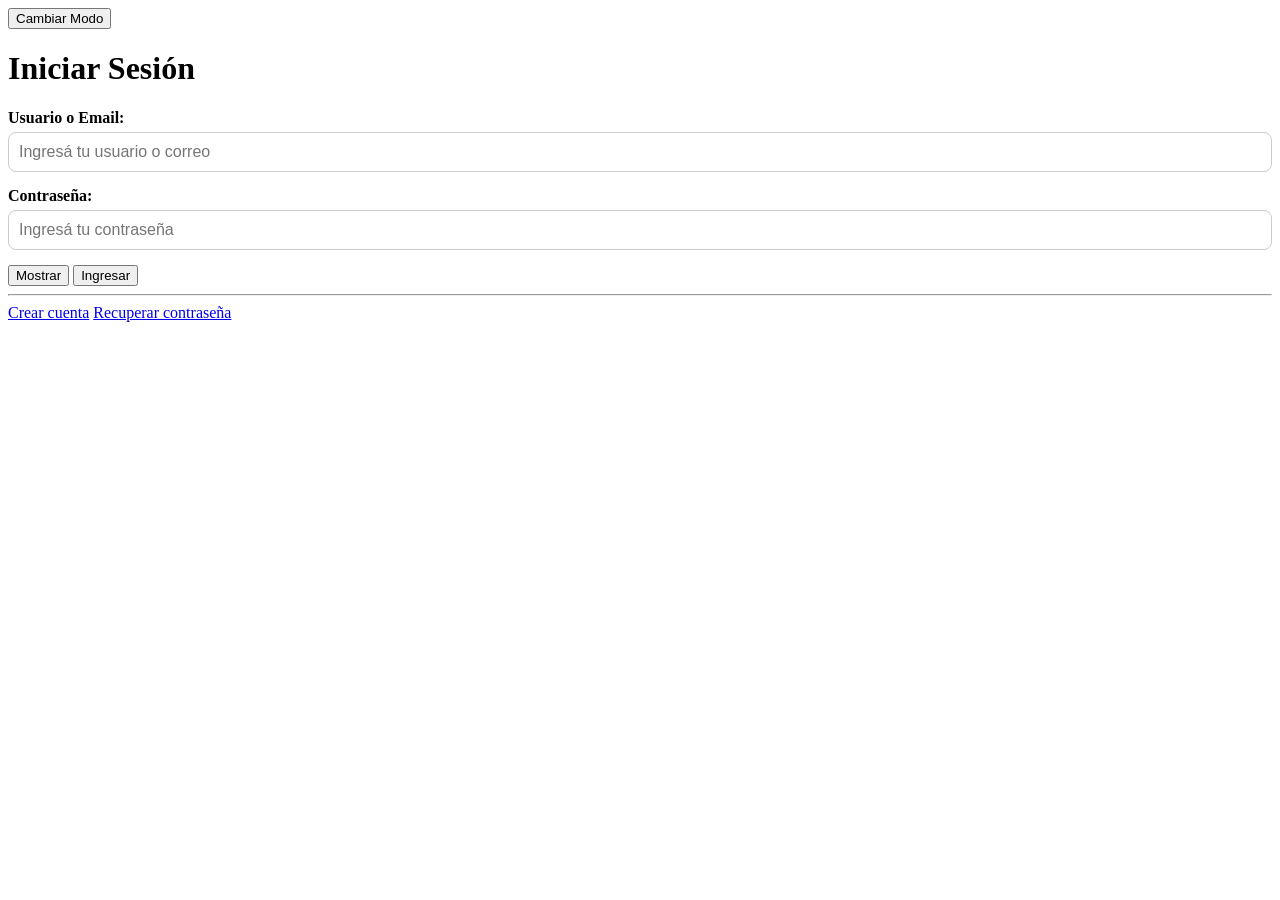
==== commit 296ada84: "Refactor dashboard layout and update title" ====
--- a/dashboard.html
+++ b/dashboard.html
@@ -3,60 +3,102 @@
 <head>
     <meta charset="UTF-8">
     <meta name="viewport" content="width=device-width, initial-scale=1.0">
-    <title>Dashboard - Gestión de Gastos</title>
+    <title>Gestión de Gastos - Dashboard</title>
     <link rel="stylesheet" href="css/style.css">
 </head>
 <body>
 
-    <main class="container">
-        <h2>Total Gastado: <span id="totalGastado">$0.00</span></h2>
+    <!-- Encabezado con información de sesión y tema -->
+    <header class="header-bar">
+        <span id="userWelcome">Cargando usuario...</span>
+        <div class="header-buttons">
+            <button type="button" onclick="cambiarTema()" class="btn-secundario">Cambiar Tema</button>
+            <button type="button" onclick="cerrarSesion()" class="btn-danger">Cerrar Sesión</button>
+        </div>
+    </header>
 
-        <!-- Formulario para agregar / editar gastos -->
-        <form id="formGasto">
-            <input type="hidden" id="gastoId">
+    <!-- Caja principal (Tarjeta) -->
+    <main class="dashboard-container">
+        <div class="card">
+            
+            <div class="total-box">
+                <h2>Total Gastado: <span id="totalGastado">$0.00</span></h2>
+            </div>
 
-            <label for="monto">Monto ($):</label>
-            <input type="number" id="monto" min="0.01" step="0.01" required>
+            <div id="mensaje"></div>
 
-            <label for="fecha">Fecha:</label>
-            <!-- El atributo max se asignará automáticamente con JavaScript -->
-            <input type="date" id="fecha" required>
+            <!-- Formulario bien separado -->
+            <form id="form-gasto" class="form-gastos">
+                <input type="hidden" id="gastoId">
 
-            <label for="categoria">Categoría:</label>
-            <select id="categoria" required>
-                <option value="Transporte">Transporte</option>
-                <option value="Comida">Comida</option>
-                <option value="Servicios">Servicios</option>
-                <option value="Otros">Otros</option>
-            </select>
+                <div class="form-group">
+                    <label for="monto">Monto ($):</label>
+                    <input type="number" id="monto" step="0.01" min="0.01" placeholder="Ej: 1500" required>
+                </div>
 
-            <label for="descripcion">Descripción:</label>
-            <input type="text" id="descripcion" required>
+                <div class="form-group">
+                    <label for="fecha">Fecha:</label>
+                    <input type="date" id="fecha" required>
+                </div>
 
-            <button type="submit" id="btnGuardar">Guardar Gasto</button>
-            <button type="button" id="btnCancelar" style="display:none;">Cancelar Edición</button>
-        </form>
+                <div class="form-group">
+                    <label for="categoria">Categoría:</label>
+                    <select id="categoria" required>
+                        <option value="Transporte">Transporte</option>
+                        <option value="Comida">Comida</option>
+                        <option value="Servicios">Servicios</option>
+                        <option value="Otros">Otros</option>
+                    </select>
+                </div>
 
-        <section>
-            <h3>Historial de Gastos</h3>
-            <table>
-                <thead>
-                    <tr>
-                        <th>Fecha</th>
-                        <th>Categoría</th>
-                        <th>Descripción</th>
-                        <th>Monto</th>
-                        <th>Acciones</th>
-                    </tr>
-                </thead>
-                <tbody id="tablaGastos">
-                    <!-- Los gastos se cargan dinámicamente -->
-                </tbody>
-            </table>
-        </section>
+                <div class="form-group">
+                    <label for="descripcion">Descripción:</label>
+                    <input type="text" id="descripcion" placeholder="Breve detalle" required>
+                </div>
+
+                <div class="form-actions">
+                    <button type="submit" id="btn-guardar-gasto" class="btn-primary">Guardar Gasto</button>
+                    <button type="button" id="btn-cancelar-edicion" class="btn-secundario" onclick="cancelarEdicion()" style="display: none;">Cancelar Edición</button>
+                </div>
+            </form>
+
+            <!-- Historial de Gastos con espacio propio -->
+            <section class="historial-section">
+                <h3>Historial de Gastos</h3>
+                <div class="table-responsive">
+                    <table class="tabla-gastos">
+                        <thead>
+                            <tr>
+                                <th>Fecha</th>
+                                <th>Categoría</th>
+                                <th>Descripción</th>
+                                <th>Monto</th>
+                                <th>Acciones</th>
+                            </tr>
+                        </thead>
+                        <tbody id="tablaGastosBody">
+                            <!-- Los registros se cargan dinámicamente con JS -->
+                        </tbody>
+                    </table>
+                </div>
+            </section>
+
+        </div>
     </main>
 
-    <!-- Vinculamos tu archivo gastos.js -->
+    <!-- Modal de confirmación para eliminación lógica -->
+    <div id="modalConfirmar" class="modal-overlay" style="display: none;">
+        <div class="modal-box">
+            <h3>¿Confirmar eliminación?</h3>
+            <p>El registro dejará de mostrarse en tu historial.</p>
+            <div class="modal-actions">
+                <button type="button" class="btn-danger" onclick="confirmarEliminacion()">Eliminar</button>
+                <button type="button" class="btn-secundario" onclick="cerrarModal()">Cancelar</button>
+            </div>
+        </div>
+    </div>
+
+    <!-- Script principal de JavaScript -->
     <script src="js/gastos.js"></script>
 </body>
 </html>
--- a/css/style.css
+++ b/css/style.css
@@ -1,373 +1,82 @@
-/* ==========================================================
-   PALETA VIOLETA / LAVANDA CON ALTO CONTRASTE (ACCESIBILIDAD 94+)
-   ========================================================== */
-:root {
-    --bg-color: #f4e8f3;          /* Fondo suave lavanda */
-    --card-bg: #ffffff;          /* Tarjeta blanca limpia */
-    --text-color: #2b1328;        /* Violeta oscuro con alto contraste */
-    --placeholder-color: #4a2148; /* Placeholder violeta oscuro legible WCAG */
-    --btn-color: #743e73;         /* Botón Violeta con alto contraste */
-    --btn-hover: #5d2f5c;         /* Hover botones */
-    --border-color: #b886b7;      /* Bordes lila */
-    --input-bg: #ffffff;         /* Fondo casillas blanco */
-    --error-color: #5c285a;      /* Violeta oscuro para reglas (reemplaza al rojo claro) */
-    --success-color: #125416;    /* Verde oscuro de alto contraste */
-}
-
-/* MODO NOCHE VIOLETA OSCURO */
-body.modo-noche {
-    --bg-color: #1e131c;
-    --card-bg: #2d1d2b;
-    --text-color: #ffffff;
-    --placeholder-color: #e5c2e4;
-    --btn-color: #b981b8;
-    --btn-hover: #a473a3;
-    --border-color: #5e3b5c;
-    --input-bg: #231722;
-    --error-color: #fcaefa;
-    --success-color: #81c784;
-}
-
-html, body {
-    height: 100%;
-    margin: 0;
-    padding: 0;
-}
-
-body {
-    background-color: var(--bg-color) !important;
-    color: var(--text-color);
-    font-family: -apple-system, BlinkMacSystemFont, "Segoe UI", Roboto, Arial, sans-serif;
+/* Correcciones de espacio para el Dashboard */
+.dashboard-container {
     display: flex;
     justify-content: center;
-    align-items: center;
-    min-height: 100vh;
-    box-sizing: border-box;
     padding: 20px;
 }
 
-/* BOTÓN "CAMBIAR MODO" FIJO EN LA ESQUINA */
-.btn-tema, #btn-tema, #btnTheme {
-    position: fixed !important;
-    top: 20px !important;
-    right: 25px !important;
-    left: auto !important;
-    bottom: auto !important;
-    transform: none !important;
-    background-color: var(--btn-color) !important;
-    color: #ffffff !important;
-    border: none !important;
-    padding: 10px 22px !important;
-    border-radius: 25px !important;
-    cursor: pointer;
-    font-weight: bold;
-    font-size: 0.95rem;
-    box-shadow: 0 3px 6px rgba(0,0,0,0.2);
-    z-index: 9999 !important;
-    transition: background-color 0.2s ease;
-}
-
-.btn-tema:hover {
-    background-color: var(--btn-hover) !important;
-}
-
-/* CONTENEDOR PRINCIPAL Y TARJETAS */
-.card-container, main, .container {
-    background: var(--card-bg);
-    width: 100%;
-    max-width: 420px;
-    padding: 40px 35px;
-    border-radius: 18px;
-    box-shadow: 0 10px 30px rgba(0, 0, 0, 0.15);
-    box-sizing: border-box;
-    display: flex;
-    flex-direction: column;
-    margin: auto;
-}
-
-h1, h2 {
-    text-align: center;
-    margin-top: 0;
-    margin-bottom: 25px;
-    color: var(--text-color);
-    font-size: 2.1rem;
-    font-weight: 800;
-    letter-spacing: -0.5px;
-}
-
-form {
-    display: flex;
-    flex-direction: column;
+.card {
+    background: #ffffff;
+    padding: 30px;
+    border-radius: 16px;
+    box-shadow: 0 4px 20px rgba(0, 0, 0, 0.1);
+    max-width: 500px;
     width: 100%;
 }
 
+.modo-noche .card {
+    background: #2b2b2b;
+    color: #ffffff;
+}
+
 .form-group {
-    margin-bottom: 18px;
     display: flex;
     flex-direction: column;
+    margin-bottom: 15px; /* Espacio entre cada campo */
 }
 
-label {
-    font-weight: 800;
-    margin-bottom: 8px;
-    color: var(--text-color);
-    font-size: 0.95rem;
-}
-
-input[type="text"],
-input[type="password"],
-input[type="email"],
-input[type="date"],
-input[type="number"],
-select {
-    padding: 13px 15px;
-    border: 1px solid var(--border-color);
-    border-radius: 10px;
-    background-color: var(--input-bg);
-    color: var(--text-color);
-    box-sizing: border-box;
-    width: 100%;
-    font-size: 0.95rem;
-    outline: none;
-    transition: border-color 0.2s ease;
-}
-
-::placeholder {
-    color: var(--placeholder-color) !important;
-    opacity: 1 !important;
-}
-
-input:focus, select:focus {
-    border-color: var(--btn-color);
-}
-
-.btn-principal,
-.btn-mostrar,
-.btn-logout,
-#btn-login,
-#btn-registro,
-#btn-recuperar,
-#btn-actualizar,
-#btn-guardar-gasto {
-    background-color: var(--btn-color);
-    color: #ffffff;
-    border: none;
-    padding: 13px;
-    border-radius: 10px;
-    font-weight: 700;
-    font-size: 1rem;
-    cursor: pointer;
-    width: 100%;
-    margin-top: 8px;
-    margin-bottom: 12px;
-    transition: background-color 0.2s ease;
-}
-
-.btn-principal:hover,
-.btn-mostrar:hover,
-.btn-logout:hover {
-    background-color: var(--btn-hover);
-}
-
-.btn-cancelar {
-    background-color: var(--placeholder-color);
-    color: #ffffff;
-    border: none;
-    padding: 13px;
-    border-radius: 10px;
-    font-weight: 700;
-    font-size: 1rem;
-    cursor: pointer;
-    width: 100%;
-    margin-top: 8px;
-    margin-bottom: 12px;
-    transition: background-color 0.2s ease;
-}
-
-.btn-cancelar:hover {
-    background-color: var(--btn-hover);
-}
-
-.msg-box, #mensaje, #regMensaje, #recMensaje {
-    font-size: 0.95rem;
-    font-weight: 700;
-    text-align: center;
-    margin-top: 10px;
+.form-group label {
+    font-weight: bold;
     margin-bottom: 5px;
 }
 
-.msg-box.error { color: var(--error-color); }
-.msg-box.success { color: var(--success-color); }
-
-.divisoria {
-    border: none;
-    border-top: 1px solid var(--border-color);
-    margin: 20px 0;
+.form-group input, 
+.form-group select {
+    padding: 10px;
+    border: 1px solid #ccc;
+    border-radius: 8px;
+    font-size: 1rem;
 }
 
-.card-footer, .links-container {
-    display: flex !important;
-    justify-content: space-between !important;
-    align-items: center !important;
-    width: 100% !important;
-    margin-top: 15px !important;
+.form-actions {
+    margin-top: 20px;
+    margin-bottom: 25px;
 }
 
-a, 
-a:link, 
-a:visited, 
-a:hover, 
-a:active, 
-a:focus,
-.card-footer a, 
-.links-container a {
-    color: var(--text-color) !important;
-    text-decoration: underline !important;
-    text-underline-offset: 3px !important;
-    font-weight: 900 !important;
-    font-size: 0.95rem !important;
-    letter-spacing: -0.2px;
+.btn-primary {
+    width: 100%;
+    padding: 12px;
+    background-color: #5b2c6f;
+    color: white;
+    border: none;
+    border-radius: 8px;
+    font-size: 1rem;
+    cursor: pointer;
 }
 
-body.modo-noche a,
-body.modo-noche a:link,
-body.modo-noche a:visited,
-body.modo-noche a:hover,
-body.modo-noche a:active,
-body.modo-noche a:focus {
-    color: #ffffff !important;
+.btn-primary:hover {
+    background-color: #4a235a;
 }
 
-/* REGLAS DE CONTRASEÑA CON VIOLETA OSCURO LEGIBLE */
-.reglas-password, .password-rules, #lista-reglas {
-    list-style: none;
-    padding: 0;
-    margin: 10px 0 15px 0;
-    font-size: 0.88rem;
-    font-weight: 700;
+.historial-section {
+    margin-top: 30px;
+    border-top: 1px solid #eee;
+    padding-top: 20px;
 }
 
-.reglas-password li, .password-rules li, #lista-reglas li {
-    margin-bottom: 5px;
-    color: var(--error-color) !important;
-}
-
-.reglas-password li.valido, .password-rules li.valido, #lista-reglas li.valido {
-    color: var(--success-color) !important;
-}
-
-.user-welcome {
-    text-align: center;
-    font-weight: 700;
-    margin-bottom: 15px;
-    font-size: 0.9rem;
-}
-
-.dashboard-summary {
-    background-color: var(--input-bg);
-    border: 1px solid var(--border-color);
-    border-radius: 12px;
-    padding: 15px;
-    text-align: center;
-    margin-bottom: 20px;
-}
-
-.dashboard-summary h2 {
-    margin: 0 0 5px 0;
-    font-size: 1.1rem;
-}
-
-.total-monto {
-    font-size: 1.8rem;
-    font-weight: 800;
-    color: var(--btn-color);
-    margin: 0;
-}
-
-.tabla-container {
-    width: 100%;
+.table-responsive {
     overflow-x: auto;
 }
 
-table {
+.tabla-gastos {
     width: 100%;
     border-collapse: collapse;
     margin-top: 10px;
 }
 
-th, td {
-    padding: 10px 8px;
+.tabla-gastos th, 
+.tabla-gastos td {
+    padding: 10px;
     text-align: left;
-    border-bottom: 1px solid var(--border-color);
-    font-size: 0.85rem;
-    vertical-align: middle;
+    border-bottom: 1px solid #ddd;
 }
-
-th {
-    font-weight: 800;
-    background-color: var(--input-bg);
-}
-
-.acciones-cell {
-    display: flex !important;
-    flex-direction: row !important;
-    gap: 8px !important;
-    align-items: center !important;
-}
-
-.btn-tabla {
-    padding: 6px 12px;
-    border: none;
-    border-radius: 6px;
-    cursor: pointer;
-    font-weight: 700;
-    font-size: 0.8rem;
-    margin: 0 !important;
-    white-space: nowrap;
-}
-
-.btn-editar { 
-    background-color: var(--btn-color); 
-    color: #ffffff; 
-}
-
-.btn-eliminar { 
-    background-color: #8b0000; 
-    color: #ffffff; 
-}
-
-.modal-overlay {
-    display: none;
-    position: fixed;
-    top: 0; left: 0; width: 100%; height: 100%;
-    background: rgba(0,0,0,0.5);
-    justify-content: center;
-    align-items: center;
-    z-index: 2000;
-}
-
-.modal-card {
-    background: var(--card-bg);
-    padding: 25px;
-    border-radius: 15px;
-    max-width: 320px;
-    width: 90%;
-    text-align: center;
-    border: 1px solid var(--border-color);
-}
-
-.modal-acciones {
-    display: flex !important;
-    flex-direction: row !important;
-    gap: 12px !important;
-    margin-top: 20px !important;
-    width: 100% !important;
-}
-
-.modal-acciones button {
-    flex: 1 1 50% !important;
-    width: 50% !important;
-    margin: 0 !important;
-    padding: 12px 0 !important;
-    box-sizing: border-box !important;
-}
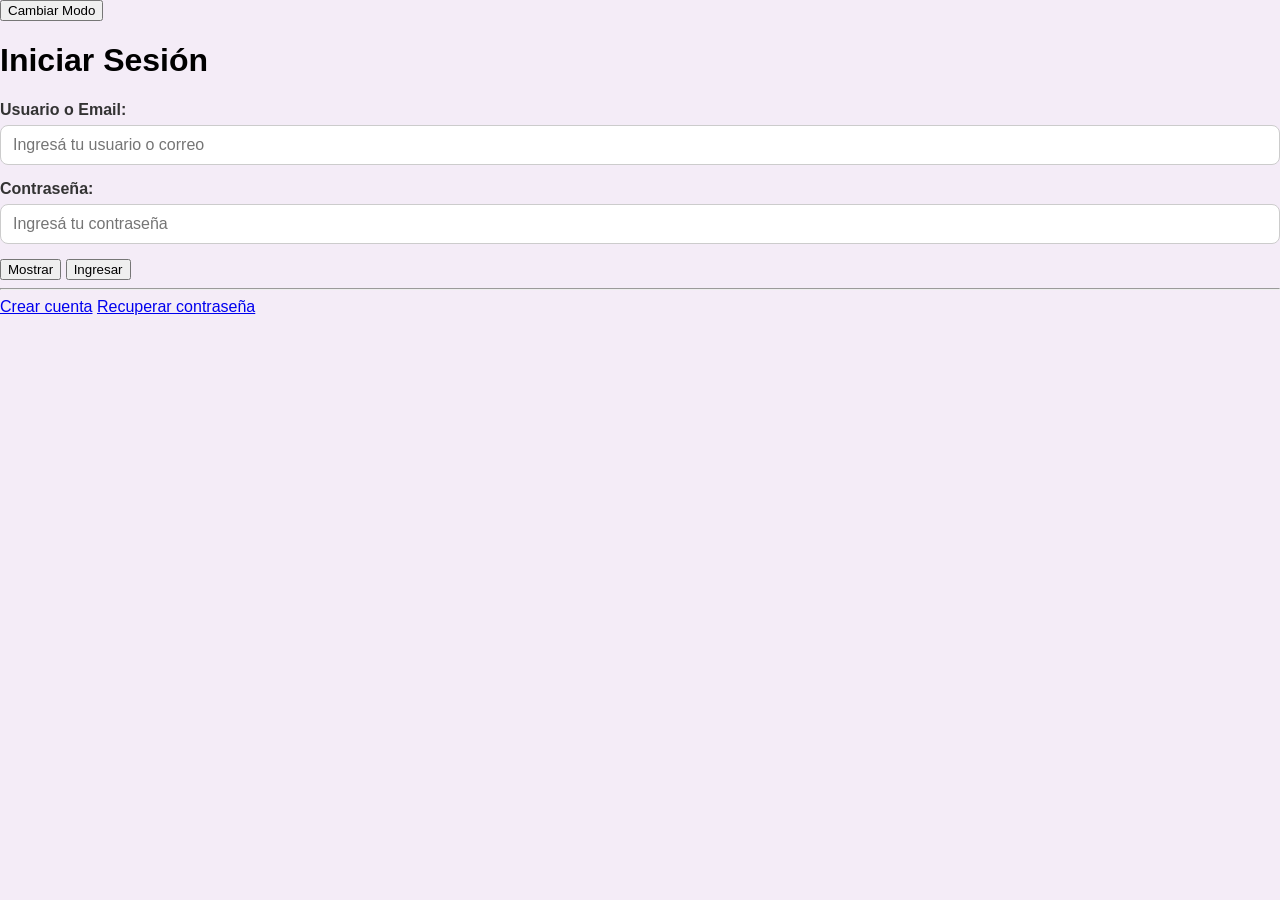
==== commit fe1cdf6b: "Update dashboard.html" ====
--- a/dashboard.html
+++ b/dashboard.html
@@ -8,26 +8,26 @@
 </head>
 <body>
 
-    <!-- Encabezado con información de sesión y tema -->
-    <header class="header-bar">
+    <!-- Bar superior con los datos de usuario y botones -->
+    <header class="top-bar">
         <span id="userWelcome">Cargando usuario...</span>
-        <div class="header-buttons">
+        <div class="top-buttons">
             <button type="button" onclick="cambiarTema()" class="btn-secundario">Cambiar Tema</button>
             <button type="button" onclick="cerrarSesion()" class="btn-danger">Cerrar Sesión</button>
         </div>
     </header>
 
-    <!-- Caja principal (Tarjeta) -->
-    <main class="dashboard-container">
-        <div class="card">
-            
+    <!-- Envoltorio principal mas amplio -->
+    <main class="main-wrapper">
+        
+        <!-- Tarjeta del Formulario y Resumen -->
+        <div class="card card-form">
             <div class="total-box">
                 <h2>Total Gastado: <span id="totalGastado">$0.00</span></h2>
             </div>
 
             <div id="mensaje"></div>
 
-            <!-- Formulario bien separado -->
             <form id="form-gasto" class="form-gastos">
                 <input type="hidden" id="gastoId">
 
@@ -61,32 +61,32 @@
                     <button type="button" id="btn-cancelar-edicion" class="btn-secundario" onclick="cancelarEdicion()" style="display: none;">Cancelar Edición</button>
                 </div>
             </form>
+        </div>
 
-            <!-- Historial de Gastos con espacio propio -->
-            <section class="historial-section">
-                <h3>Historial de Gastos</h3>
-                <div class="table-responsive">
-                    <table class="tabla-gastos">
-                        <thead>
-                            <tr>
-                                <th>Fecha</th>
-                                <th>Categoría</th>
-                                <th>Descripción</th>
-                                <th>Monto</th>
-                                <th>Acciones</th>
-                            </tr>
-                        </thead>
-                        <tbody id="tablaGastosBody">
-                            <!-- Los registros se cargan dinámicamente con JS -->
-                        </tbody>
-                    </table>
-                </div>
-            </section>
+        <!-- Tarjeta independiente para el Historial (Ancho completo) -->
+        <div class="card card-table">
+            <h3>Historial de Gastos</h3>
+            <div class="table-responsive">
+                <table class="tabla-gastos">
+                    <thead>
+                        <tr>
+                            <th>Fecha</th>
+                            <th>Categoría</th>
+                            <th>Descripción</th>
+                            <th>Monto</th>
+                            <th>Acciones</th>
+                        </tr>
+                    </thead>
+                    <tbody id="tablaGastosBody">
+                        <!-- Carga dinámica -->
+                    </tbody>
+                </table>
+            </div>
+        </div>
 
-        </div>
     </main>
 
-    <!-- Modal de confirmación para eliminación lógica -->
+    <!-- Modal de eliminación -->
     <div id="modalConfirmar" class="modal-overlay" style="display: none;">
         <div class="modal-box">
             <h3>¿Confirmar eliminación?</h3>
@@ -98,7 +98,6 @@
         </div>
     </div>
 
-    <!-- Script principal de JavaScript -->
     <script src="js/gastos.js"></script>
 </body>
 </html>
--- a/css/style.css
+++ b/css/style.css
@@ -1,82 +1,125 @@
-/* Correcciones de espacio para el Dashboard */
-.dashboard-container {
-    display: flex;
-    justify-content: center;
-    padding: 20px;
+/* Layout general */
+body {
+    margin: 0;
+    padding: 0;
+    font-family: Arial, sans-serif;
+    background-color: #f4ecf7;
 }
 
+/* Barra Superior */
+.top-bar {
+    display: flex;
+    justify-content: space-between;
+    align-items: center;
+    padding: 15px 30px;
+    background-color: #ffffff;
+    box-shadow: 0 2px 5px rgba(0,0,0,0.05);
+}
+
+.top-buttons button {
+    margin-left: 10px;
+    padding: 8px 15px;
+    border-radius: 6px;
+    border: 1px solid #ccc;
+    cursor: pointer;
+}
+
+/* Wrapper principal centrado */
+.main-wrapper {
+    max-width: 800px;
+    margin: 30px auto;
+    padding: 0 20px;
+    display: flex;
+    flex-direction: column;
+    gap: 25px;
+}
+
+/* Tarjetas independientes */
 .card {
     background: #ffffff;
-    padding: 30px;
+    padding: 25px 30px;
     border-radius: 16px;
-    box-shadow: 0 4px 20px rgba(0, 0, 0, 0.1);
-    max-width: 500px;
-    width: 100%;
+    box-shadow: 0 4px 15px rgba(0, 0, 0, 0.08);
 }
 
-.modo-noche .card {
-    background: #2b2b2b;
-    color: #ffffff;
+.total-box {
+    text-align: center;
+    margin-bottom: 20px;
 }
 
+.total-box h2 {
+    margin: 0;
+    font-size: 1.8rem;
+    color: #4a235a;
+}
+
+/* Formulario */
 .form-group {
     display: flex;
     flex-direction: column;
-    margin-bottom: 15px; /* Espacio entre cada campo */
+    margin-bottom: 15px;
 }
 
 .form-group label {
     font-weight: bold;
-    margin-bottom: 5px;
+    margin-bottom: 6px;
+    color: #333;
 }
 
 .form-group input, 
 .form-group select {
-    padding: 10px;
+    padding: 10px 12px;
     border: 1px solid #ccc;
     border-radius: 8px;
     font-size: 1rem;
+    box-sizing: border-box;
 }
 
 .form-actions {
     margin-top: 20px;
-    margin-bottom: 25px;
 }
 
 .btn-primary {
     width: 100%;
     padding: 12px;
-    background-color: #5b2c6f;
+    background-color: #6c3483;
     color: white;
     border: none;
     border-radius: 8px;
     font-size: 1rem;
+    font-weight: bold;
     cursor: pointer;
 }
 
 .btn-primary:hover {
-    background-color: #4a235a;
+    background-color: #512e5f;
 }
 
-.historial-section {
-    margin-top: 30px;
-    border-top: 1px solid #eee;
-    padding-top: 20px;
+/* Tabla del Historial */
+.card-table h3 {
+    margin-top: 0;
+    color: #333;
 }
 
 .table-responsive {
+    width: 100%;
     overflow-x: auto;
 }
 
 .tabla-gastos {
     width: 100%;
     border-collapse: collapse;
-    margin-top: 10px;
+    margin-top: 15px;
 }
 
 .tabla-gastos th, 
 .tabla-gastos td {
-    padding: 10px;
+    padding: 12px 10px;
     text-align: left;
-    border-bottom: 1px solid #ddd;
+    border-bottom: 1px solid #eee;
 }
+
+.tabla-gastos th {
+    background-color: #f8f9f9;
+    color: #555;
+}
